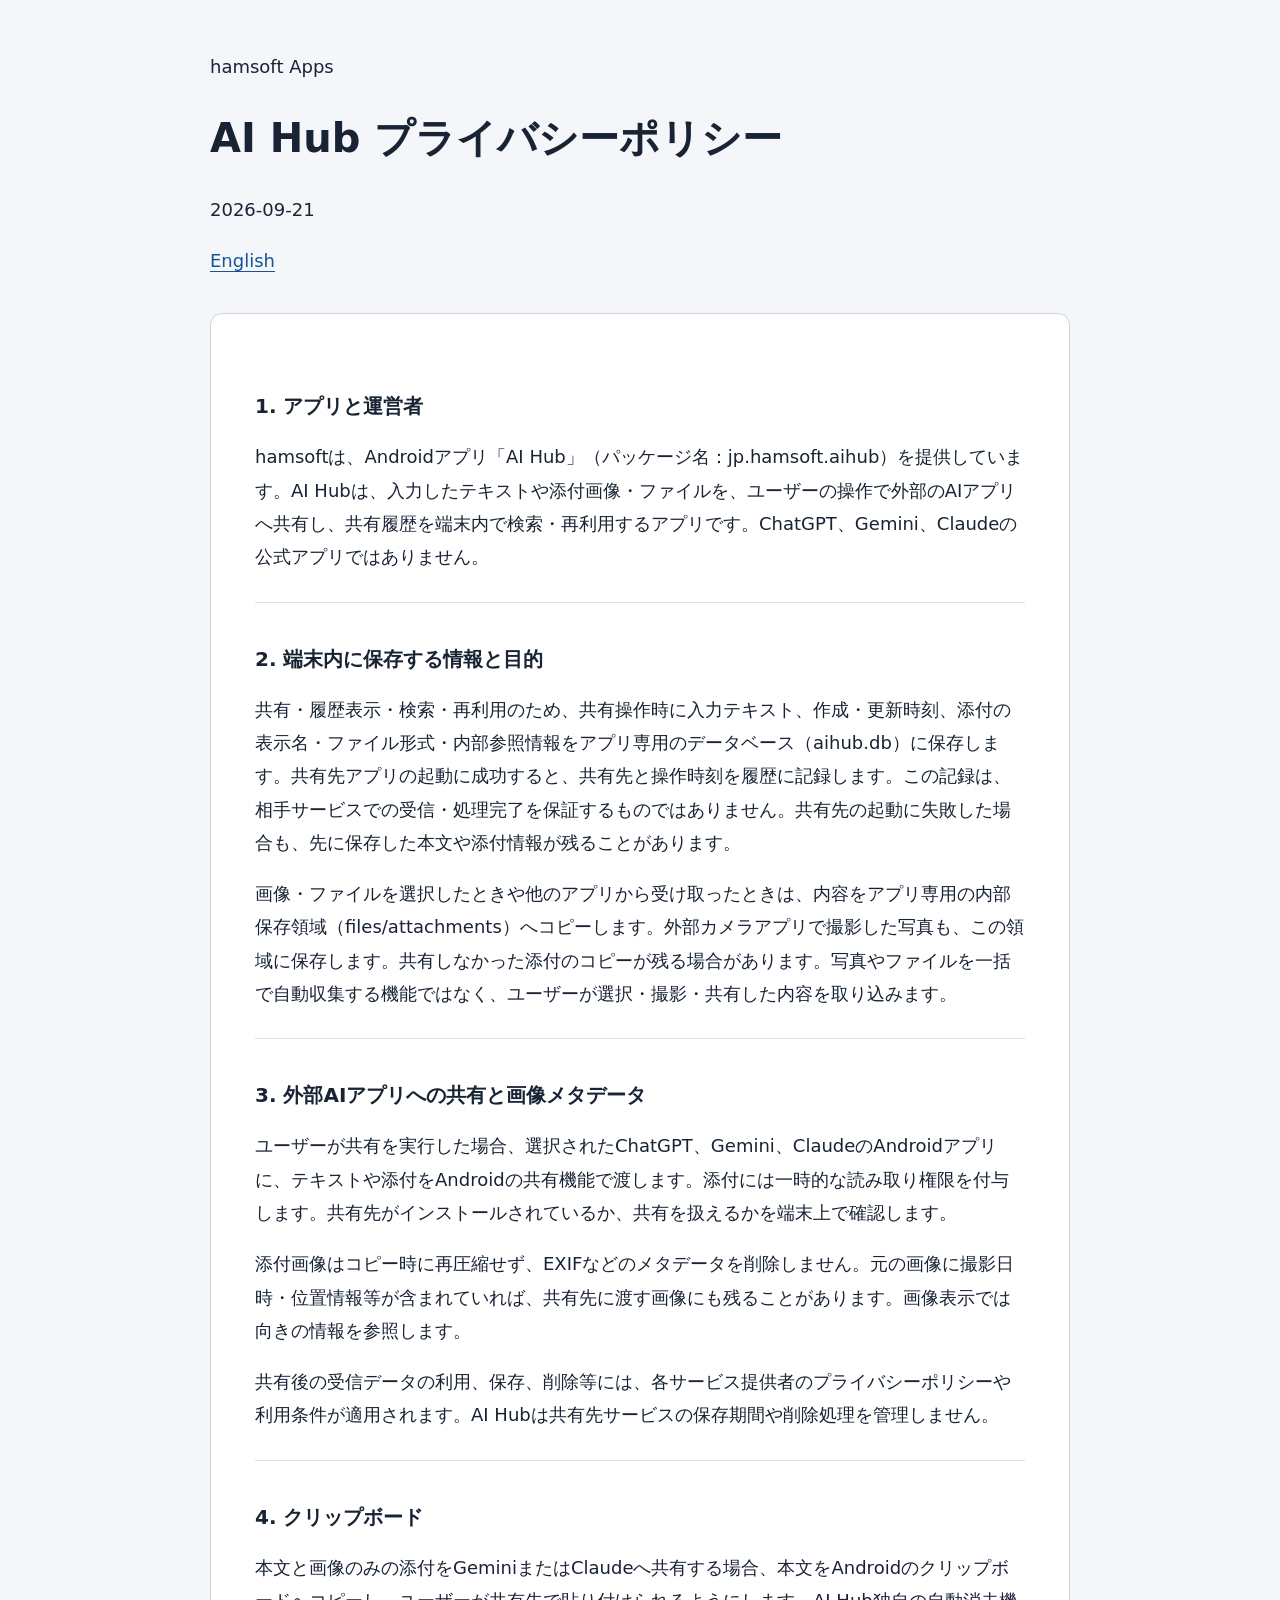
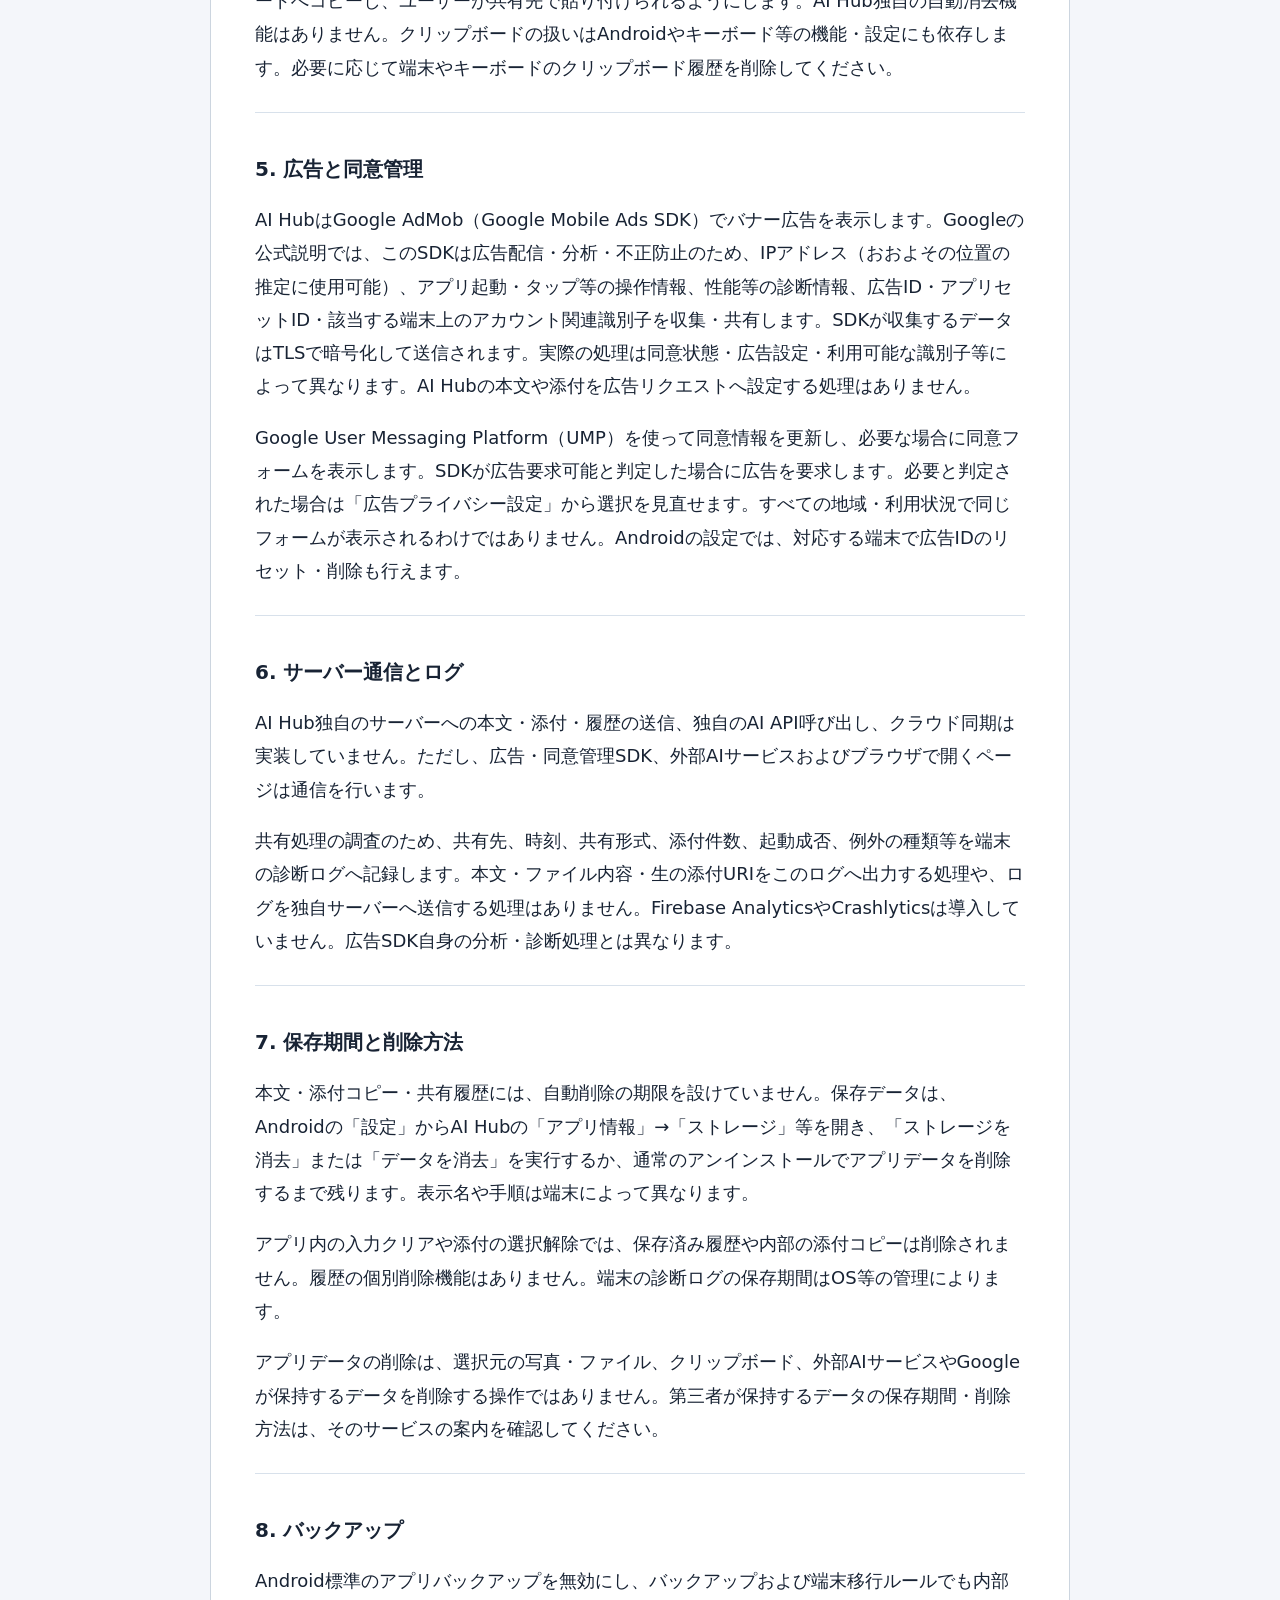
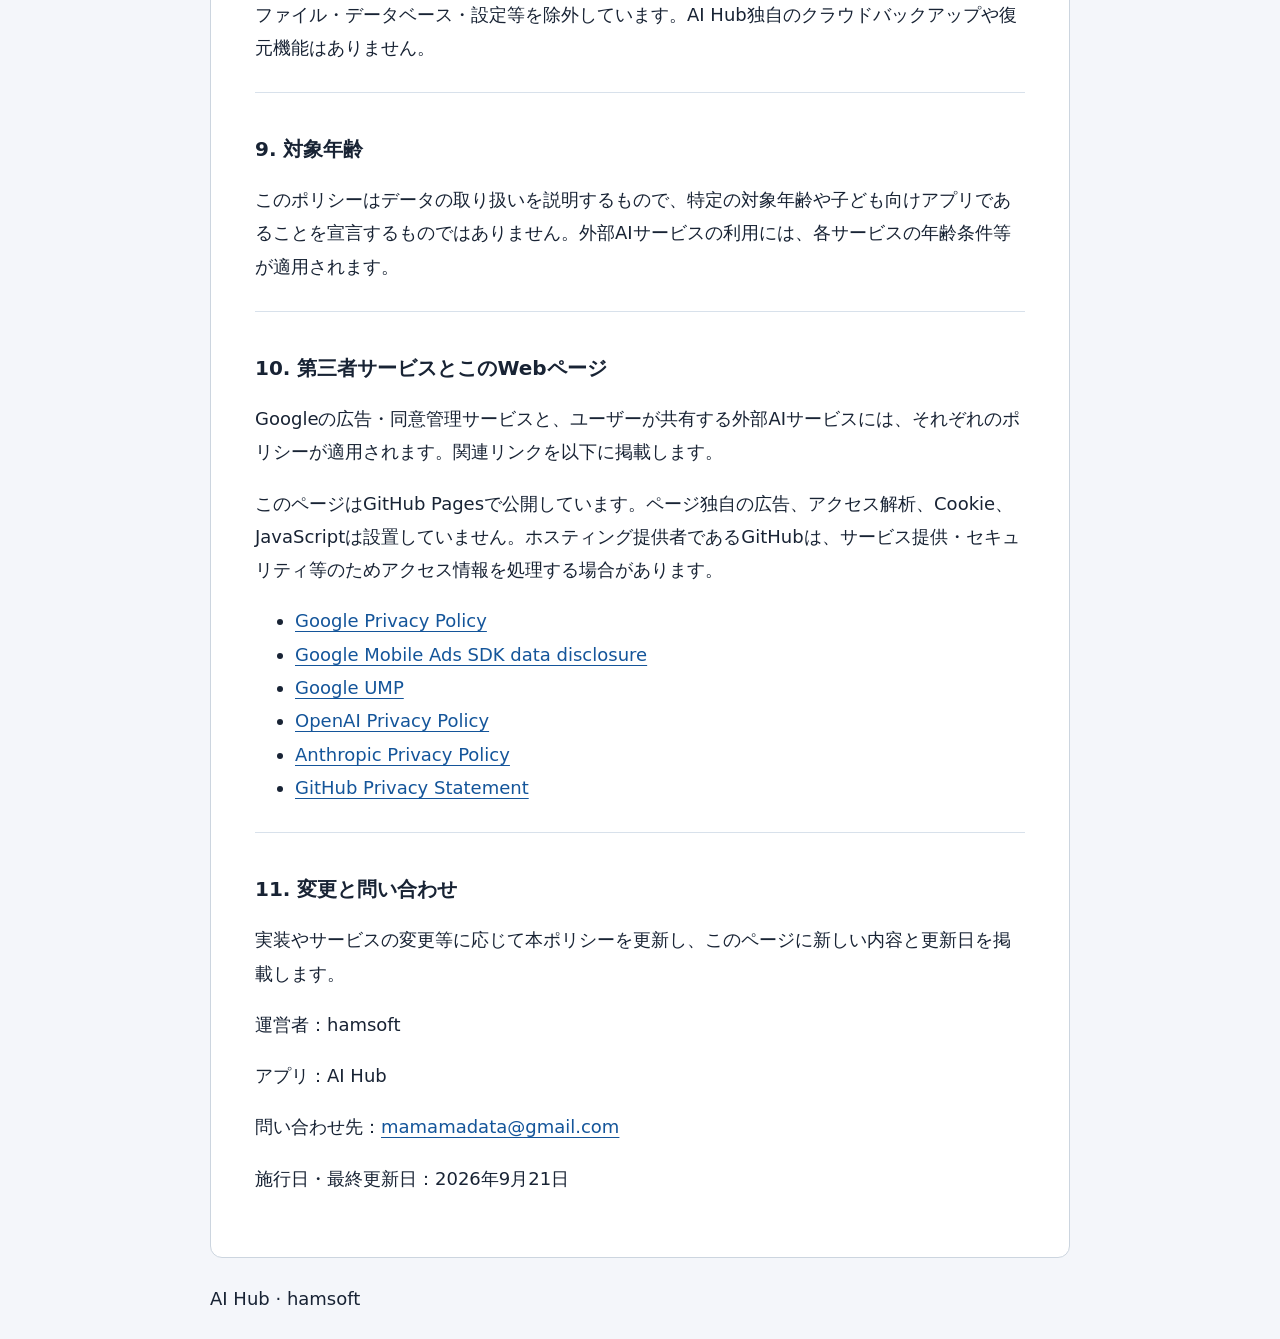
==== apps/aihub/privacy/index.html @ 84532beb "Publish bilingual AI Hub privacy policy for hamsoft apps" ====
<!doctype html>
<html lang="ja"><head><meta charset="utf-8"><meta name="viewport" content="width=device-width, initial-scale=1"><meta name="description" content="AI Hub プライバシーポリシー — hamsoft"><title>AI Hub プライバシーポリシー | hamsoft</title><link rel="stylesheet" href="../../../style.css"></head>
<body><a class="skip" href="#main">本文へ</a><header><p>hamsoft Apps</p><h1>AI Hub プライバシーポリシー</h1><p><time datetime="2026-09-21">2026-09-21</time></p><nav aria-label="言語"><a href="../privacy-en/" lang="en" hreflang="en">English</a></nav></header>
<main id="main"><section><h2>1. アプリと運営者</h2>
<p>hamsoftは、Androidアプリ「AI Hub」（パッケージ名：jp.hamsoft.aihub）を提供しています。AI Hubは、入力したテキストや添付画像・ファイルを、ユーザーの操作で外部のAIアプリへ共有し、共有履歴を端末内で検索・再利用するアプリです。ChatGPT、Gemini、Claudeの公式アプリではありません。</p>
</section>
<section><h2>2. 端末内に保存する情報と目的</h2>
<p>共有・履歴表示・検索・再利用のため、共有操作時に入力テキスト、作成・更新時刻、添付の表示名・ファイル形式・内部参照情報をアプリ専用のデータベース（aihub.db）に保存します。共有先アプリの起動に成功すると、共有先と操作時刻を履歴に記録します。この記録は、相手サービスでの受信・処理完了を保証するものではありません。共有先の起動に失敗した場合も、先に保存した本文や添付情報が残ることがあります。</p>
<p>画像・ファイルを選択したときや他のアプリから受け取ったときは、内容をアプリ専用の内部保存領域（files/attachments）へコピーします。外部カメラアプリで撮影した写真も、この領域に保存します。共有しなかった添付のコピーが残る場合があります。写真やファイルを一括で自動収集する機能ではなく、ユーザーが選択・撮影・共有した内容を取り込みます。</p>
</section>
<section><h2>3. 外部AIアプリへの共有と画像メタデータ</h2>
<p>ユーザーが共有を実行した場合、選択されたChatGPT、Gemini、ClaudeのAndroidアプリに、テキストや添付をAndroidの共有機能で渡します。添付には一時的な読み取り権限を付与します。共有先がインストールされているか、共有を扱えるかを端末上で確認します。</p>
<p>添付画像はコピー時に再圧縮せず、EXIFなどのメタデータを削除しません。元の画像に撮影日時・位置情報等が含まれていれば、共有先に渡す画像にも残ることがあります。画像表示では向きの情報を参照します。</p>
<p>共有後の受信データの利用、保存、削除等には、各サービス提供者のプライバシーポリシーや利用条件が適用されます。AI Hubは共有先サービスの保存期間や削除処理を管理しません。</p>
</section>
<section><h2>4. クリップボード</h2>
<p>本文と画像のみの添付をGeminiまたはClaudeへ共有する場合、本文をAndroidのクリップボードへコピーし、ユーザーが共有先で貼り付けられるようにします。AI Hub独自の自動消去機能はありません。クリップボードの扱いはAndroidやキーボード等の機能・設定にも依存します。必要に応じて端末やキーボードのクリップボード履歴を削除してください。</p>
</section>
<section><h2>5. 広告と同意管理</h2>
<p>AI HubはGoogle AdMob（Google Mobile Ads SDK）でバナー広告を表示します。Googleの公式説明では、このSDKは広告配信・分析・不正防止のため、IPアドレス（おおよその位置の推定に使用可能）、アプリ起動・タップ等の操作情報、性能等の診断情報、広告ID・アプリセットID・該当する端末上のアカウント関連識別子を収集・共有します。SDKが収集するデータはTLSで暗号化して送信されます。実際の処理は同意状態・広告設定・利用可能な識別子等によって異なります。AI Hubの本文や添付を広告リクエストへ設定する処理はありません。</p>
<p>Google User Messaging Platform（UMP）を使って同意情報を更新し、必要な場合に同意フォームを表示します。SDKが広告要求可能と判定した場合に広告を要求します。必要と判定された場合は「広告プライバシー設定」から選択を見直せます。すべての地域・利用状況で同じフォームが表示されるわけではありません。Androidの設定では、対応する端末で広告IDのリセット・削除も行えます。</p>
</section>
<section><h2>6. サーバー通信とログ</h2>
<p>AI Hub独自のサーバーへの本文・添付・履歴の送信、独自のAI API呼び出し、クラウド同期は実装していません。ただし、広告・同意管理SDK、外部AIサービスおよびブラウザで開くページは通信を行います。</p>
<p>共有処理の調査のため、共有先、時刻、共有形式、添付件数、起動成否、例外の種類等を端末の診断ログへ記録します。本文・ファイル内容・生の添付URIをこのログへ出力する処理や、ログを独自サーバーへ送信する処理はありません。Firebase AnalyticsやCrashlyticsは導入していません。広告SDK自身の分析・診断処理とは異なります。</p>
</section>
<section><h2>7. 保存期間と削除方法</h2>
<p>本文・添付コピー・共有履歴には、自動削除の期限を設けていません。保存データは、Androidの「設定」からAI Hubの「アプリ情報」→「ストレージ」等を開き、「ストレージを消去」または「データを消去」を実行するか、通常のアンインストールでアプリデータを削除するまで残ります。表示名や手順は端末によって異なります。</p>
<p>アプリ内の入力クリアや添付の選択解除では、保存済み履歴や内部の添付コピーは削除されません。履歴の個別削除機能はありません。端末の診断ログの保存期間はOS等の管理によります。</p>
<p>アプリデータの削除は、選択元の写真・ファイル、クリップボード、外部AIサービスやGoogleが保持するデータを削除する操作ではありません。第三者が保持するデータの保存期間・削除方法は、そのサービスの案内を確認してください。</p>
</section>
<section><h2>8. バックアップ</h2>
<p>Android標準のアプリバックアップを無効にし、バックアップおよび端末移行ルールでも内部ファイル・データベース・設定等を除外しています。AI Hub独自のクラウドバックアップや復元機能はありません。</p>
</section>
<section><h2>9. 対象年齢</h2>
<p>このポリシーはデータの取り扱いを説明するもので、特定の対象年齢や子ども向けアプリであることを宣言するものではありません。外部AIサービスの利用には、各サービスの年齢条件等が適用されます。</p>
</section>
<section><h2>10. 第三者サービスとこのWebページ</h2>
<p>Googleの広告・同意管理サービスと、ユーザーが共有する外部AIサービスには、それぞれのポリシーが適用されます。関連リンクを以下に掲載します。</p>
<p>このページはGitHub Pagesで公開しています。ページ独自の広告、アクセス解析、Cookie、JavaScriptは設置していません。ホスティング提供者であるGitHubは、サービス提供・セキュリティ等のためアクセス情報を処理する場合があります。</p>
<ul><li><a href="https://policies.google.com/privacy">Google Privacy Policy</a></li><li><a href="https://developers.google.com/admob/android/privacy/play-data-disclosure">Google Mobile Ads SDK data disclosure</a></li><li><a href="https://developers.google.com/admob/android/privacy">Google UMP</a></li><li><a href="https://openai.com/policies/privacy-policy/">OpenAI Privacy Policy</a></li><li><a href="https://privacy.claude.com/en/articles/10023548-privacy-policy">Anthropic Privacy Policy</a></li><li><a href="https://docs.github.com/en/site-policy/privacy-policies/github-general-privacy-statement">GitHub Privacy Statement</a></li></ul>
</section>
<section><h2>11. 変更と問い合わせ</h2>
<p>実装やサービスの変更等に応じて本ポリシーを更新し、このページに新しい内容と更新日を掲載します。</p>
<p>運営者：hamsoft</p>
<p>アプリ：AI Hub</p>
<p>問い合わせ先：<a href="mailto:mamamadata@gmail.com">mamamadata@gmail.com</a></p>
<p>施行日・最終更新日：2026年9月21日</p>
</section>
</main><footer>AI Hub · hamsoft</footer></body></html>
---- style.css ----
*{box-sizing:border-box}html{color-scheme:light}body{margin:0;background:#f4f6fa;color:#182334;font:18px/1.85 system-ui,-apple-system,sans-serif;overflow-wrap:anywhere}main,header,footer{width:min(100% - 32px,860px);margin:auto}header{padding:32px 0 20px}main{background:white;padding:clamp(20px,5vw,44px);border:1px solid #ccd5df;border-radius:12px}h1{font-size:clamp(1.8rem,6vw,2.5rem);line-height:1.4}h2{font-size:1.25rem;line-height:1.6;margin-top:2rem}a{color:#14559a;text-underline-offset:.2em}a:focus-visible{outline:3px solid #14559a;outline-offset:4px}footer{padding:24px 0}nav{margin:16px 0}code{font-size:.9em}section+section{border-top:1px solid #d8e1eb;margin-top:28px;padding-top:8px}.skip{position:absolute;left:-10000px}.skip:focus{position:static}
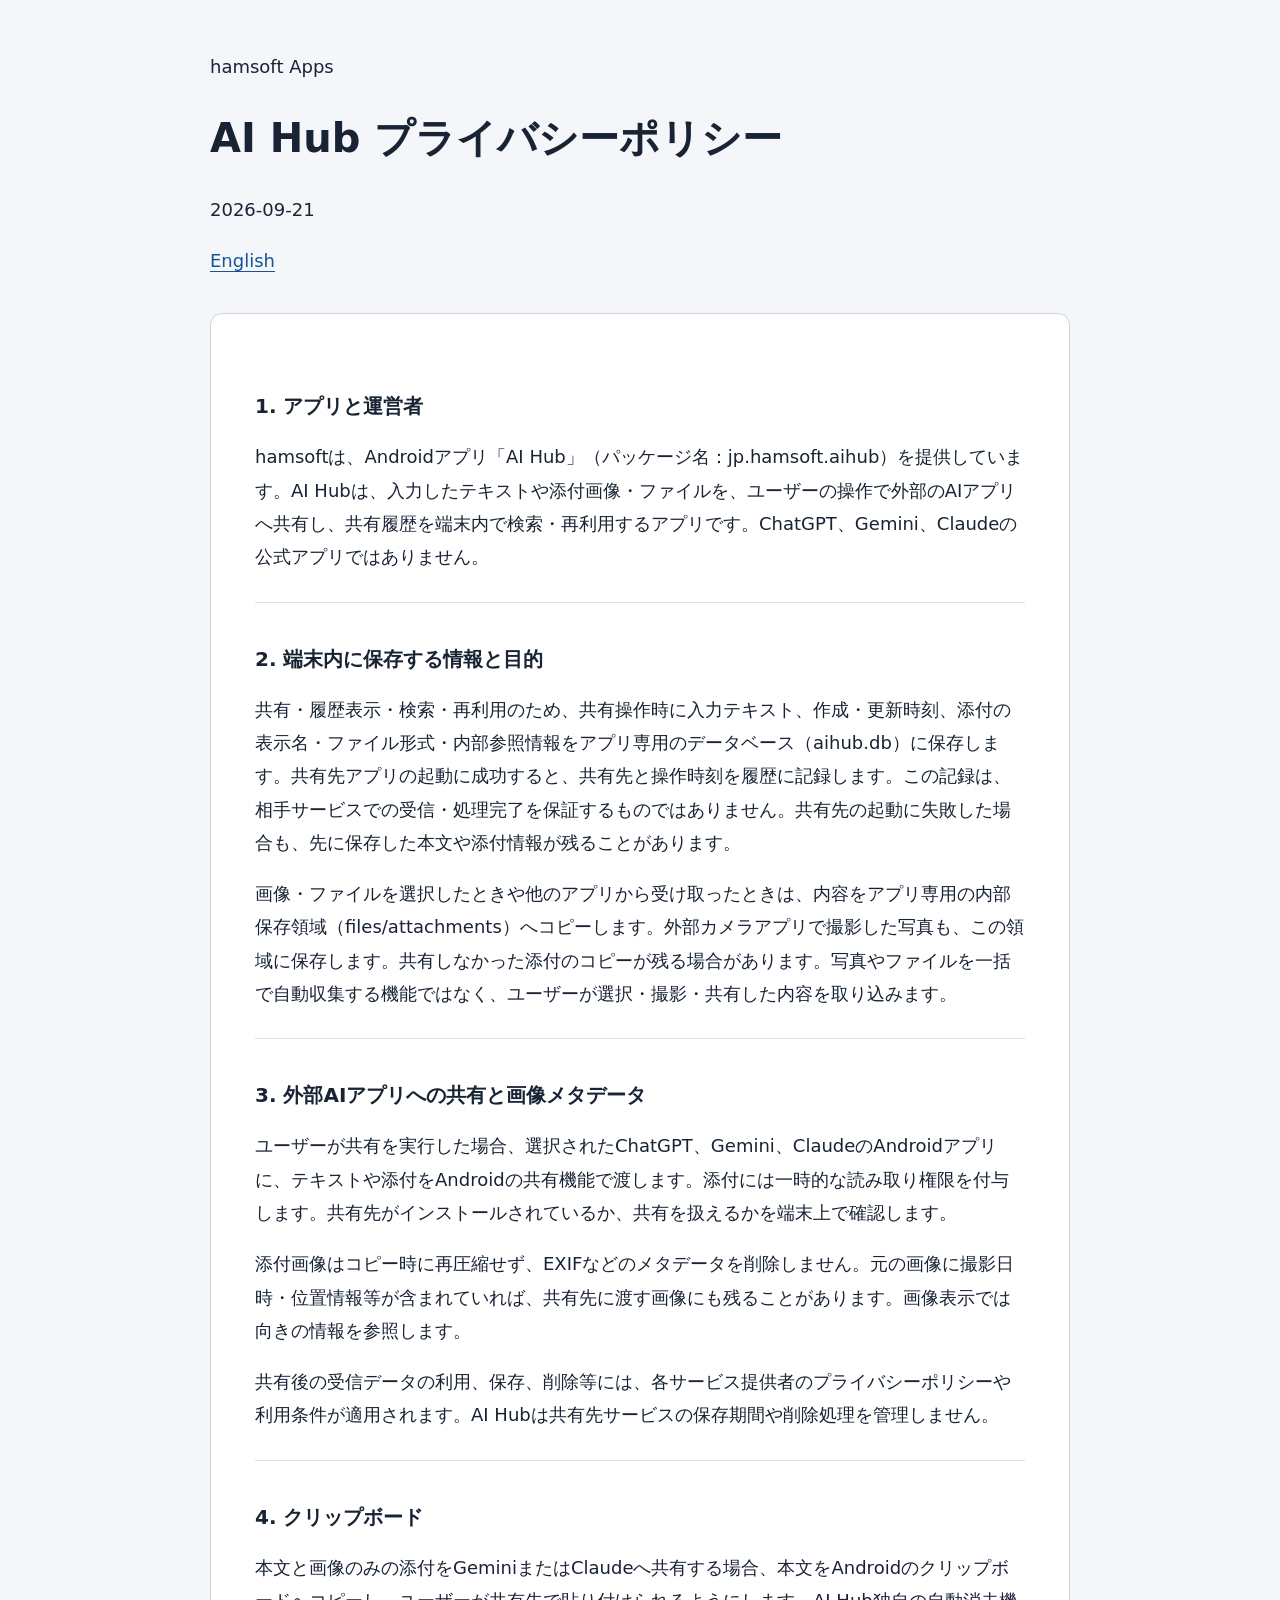
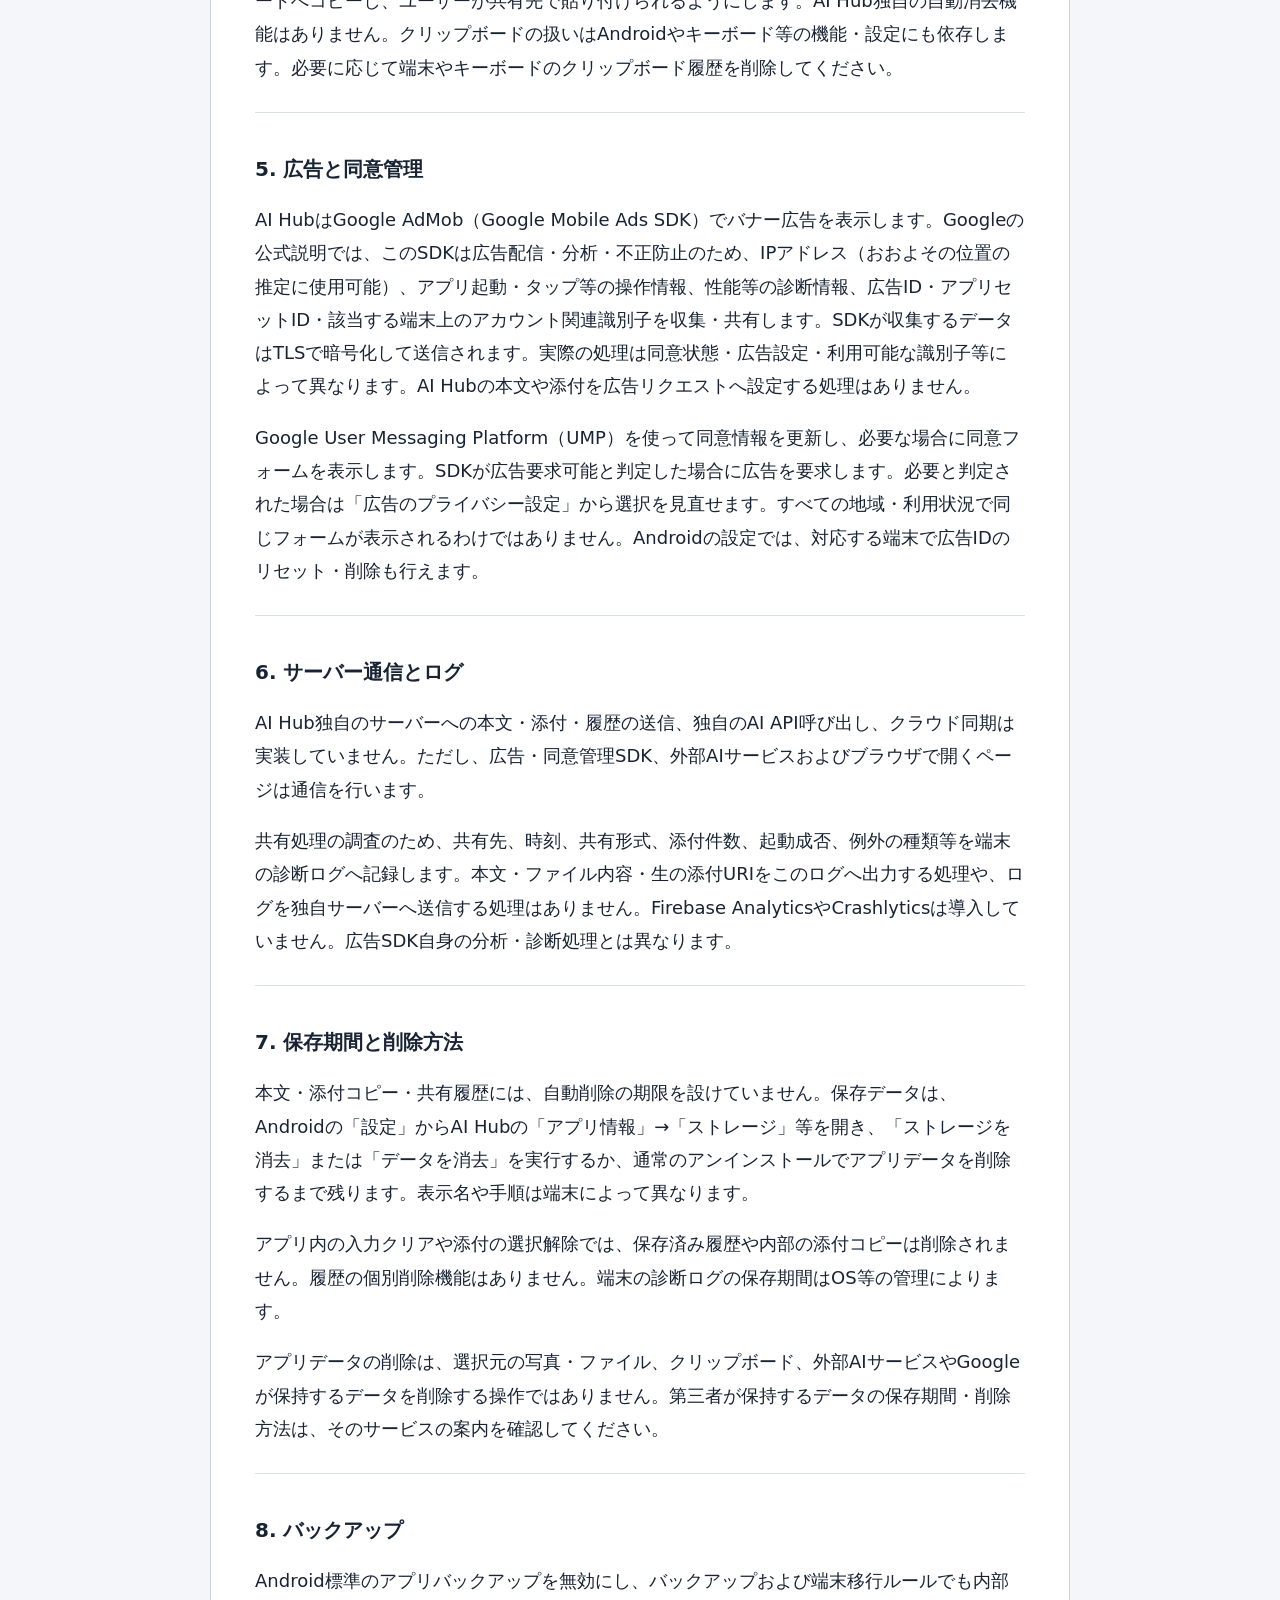
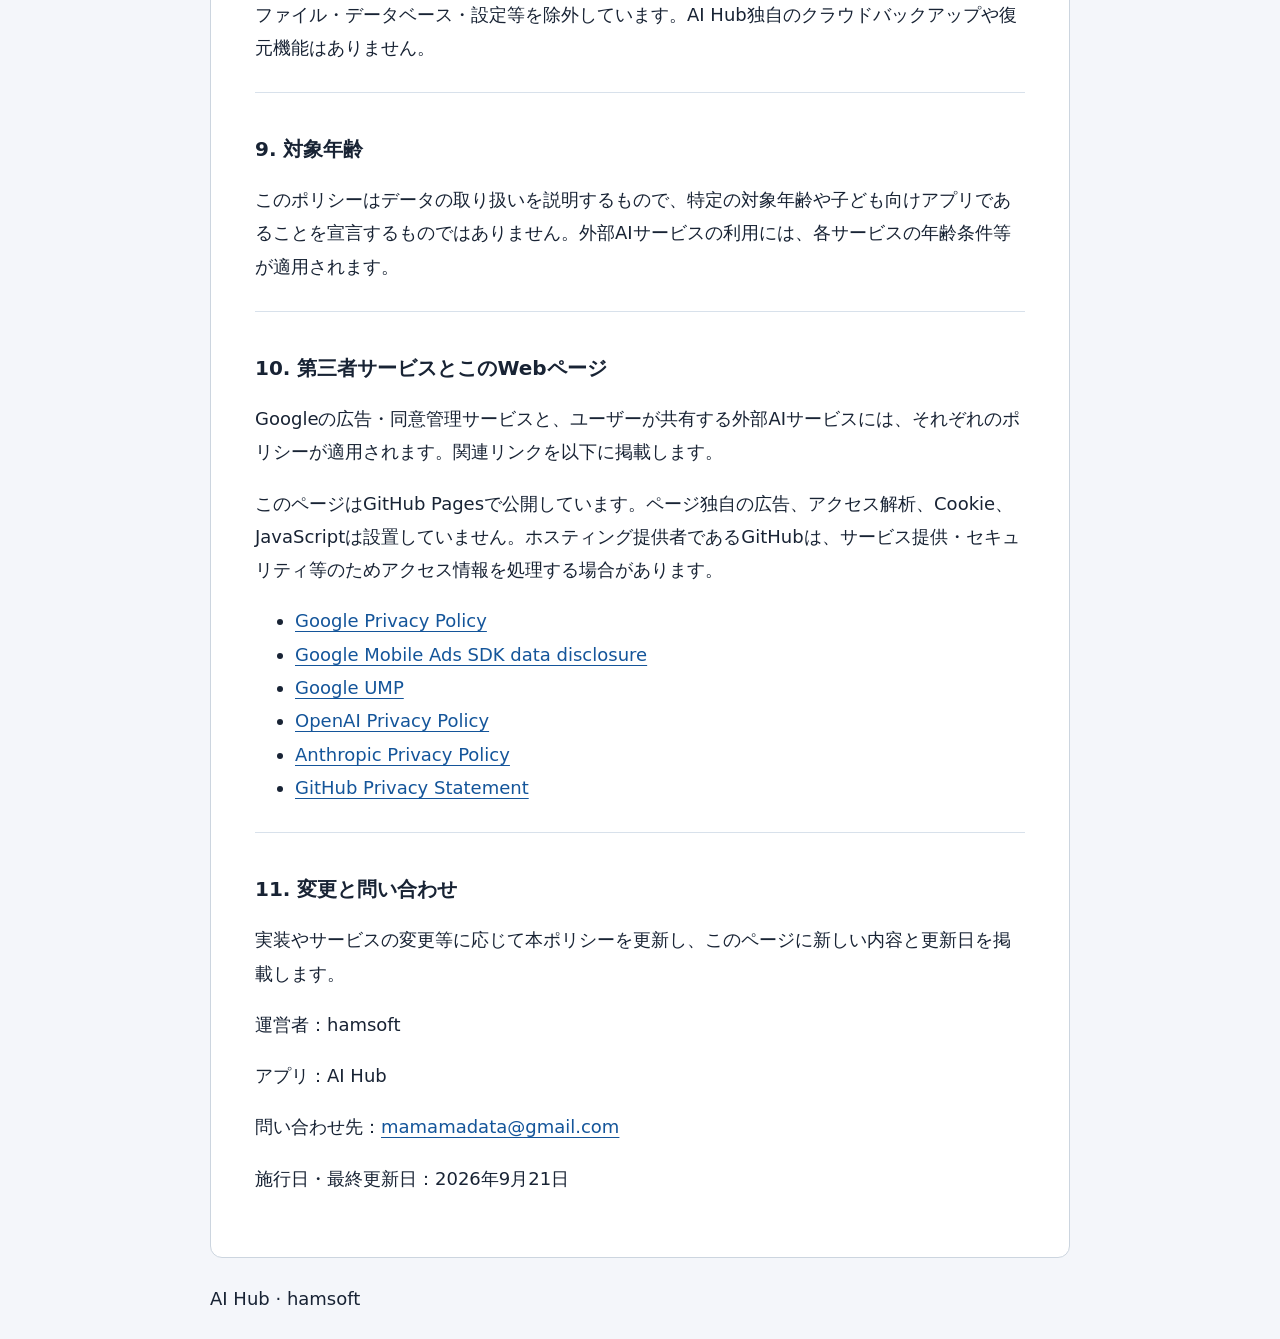
==== commit a37150dd: "Match ad privacy option label to the Japanese app UI" ====
--- a/apps/aihub/privacy/index.html
+++ b/apps/aihub/privacy/index.html
@@ -18,7 +18,7 @@
 </section>
 <section><h2>5. 広告と同意管理</h2>
 <p>AI HubはGoogle AdMob（Google Mobile Ads SDK）でバナー広告を表示します。Googleの公式説明では、このSDKは広告配信・分析・不正防止のため、IPアドレス（おおよその位置の推定に使用可能）、アプリ起動・タップ等の操作情報、性能等の診断情報、広告ID・アプリセットID・該当する端末上のアカウント関連識別子を収集・共有します。SDKが収集するデータはTLSで暗号化して送信されます。実際の処理は同意状態・広告設定・利用可能な識別子等によって異なります。AI Hubの本文や添付を広告リクエストへ設定する処理はありません。</p>
-<p>Google User Messaging Platform（UMP）を使って同意情報を更新し、必要な場合に同意フォームを表示します。SDKが広告要求可能と判定した場合に広告を要求します。必要と判定された場合は「広告プライバシー設定」から選択を見直せます。すべての地域・利用状況で同じフォームが表示されるわけではありません。Androidの設定では、対応する端末で広告IDのリセット・削除も行えます。</p>
+<p>Google User Messaging Platform（UMP）を使って同意情報を更新し、必要な場合に同意フォームを表示します。SDKが広告要求可能と判定した場合に広告を要求します。必要と判定された場合は「広告のプライバシー設定」から選択を見直せます。すべての地域・利用状況で同じフォームが表示されるわけではありません。Androidの設定では、対応する端末で広告IDのリセット・削除も行えます。</p>
 </section>
 <section><h2>6. サーバー通信とログ</h2>
 <p>AI Hub独自のサーバーへの本文・添付・履歴の送信、独自のAI API呼び出し、クラウド同期は実装していません。ただし、広告・同意管理SDK、外部AIサービスおよびブラウザで開くページは通信を行います。</p>
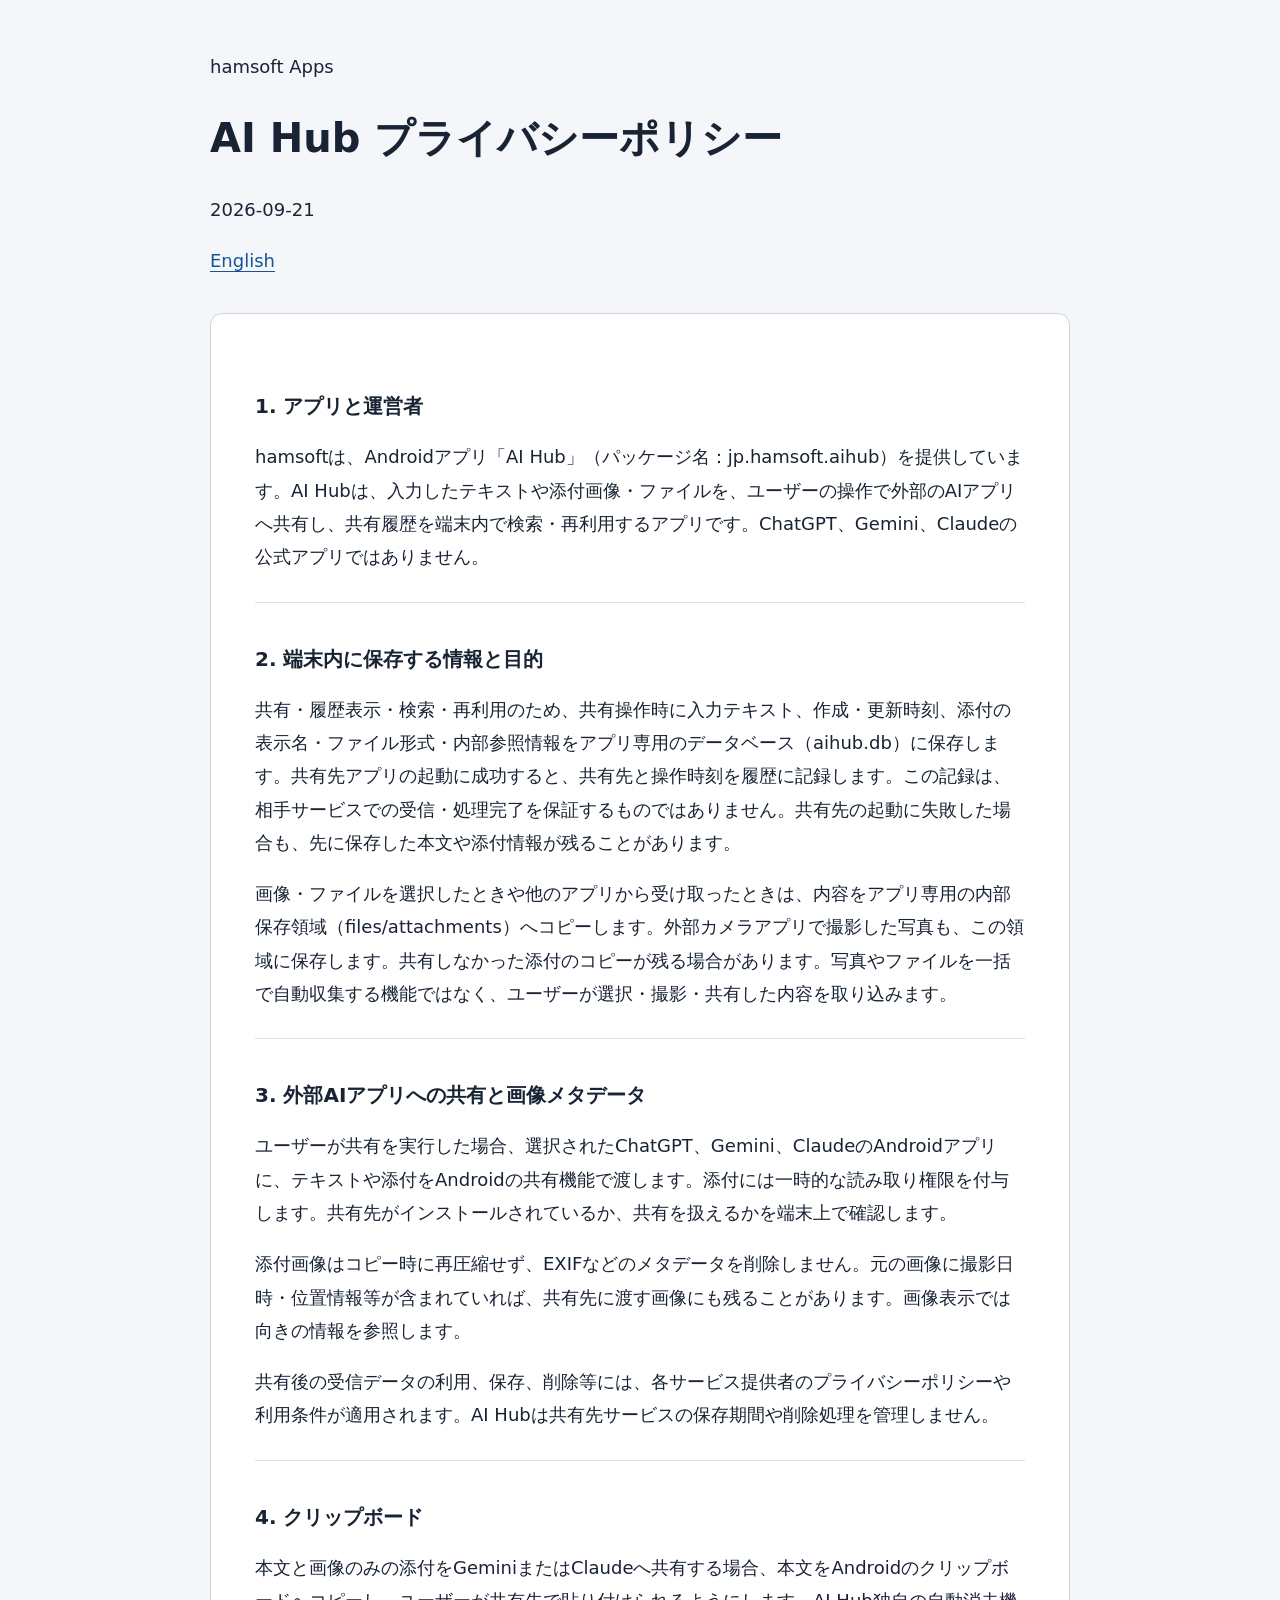
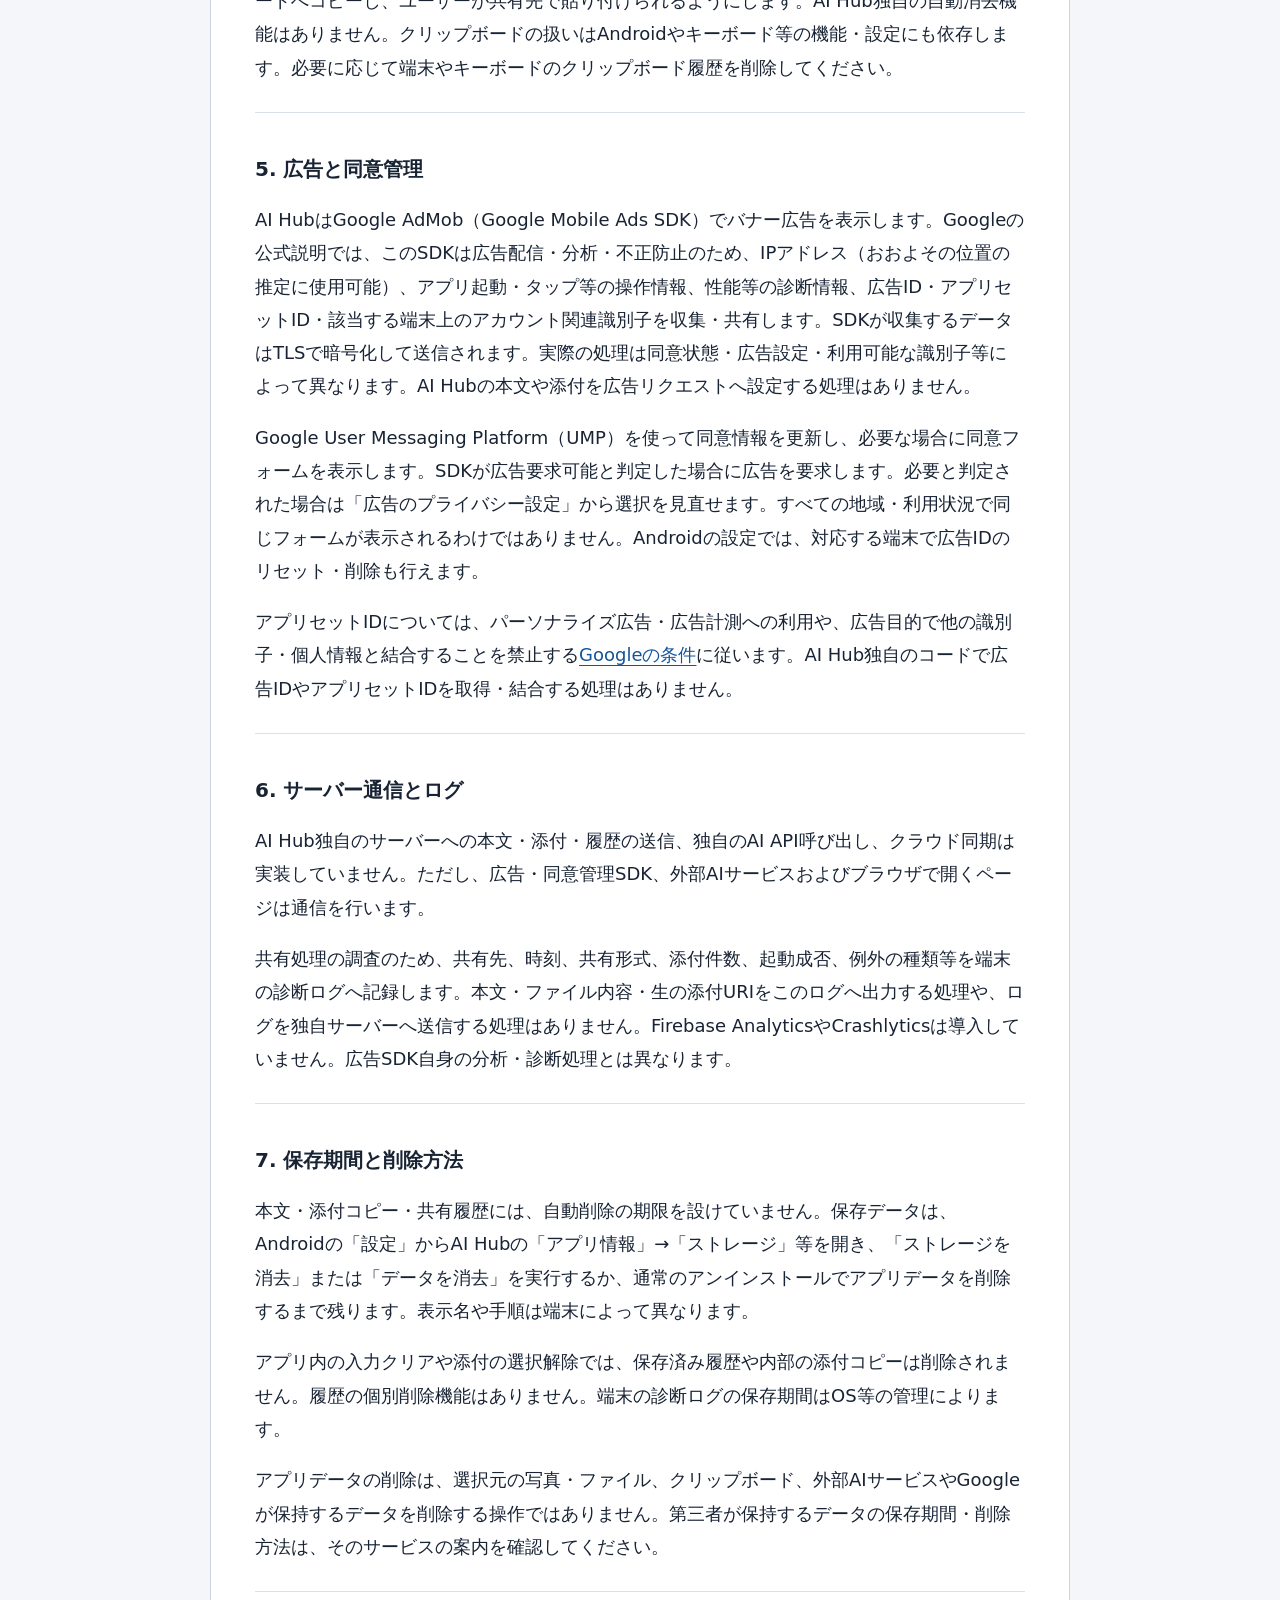
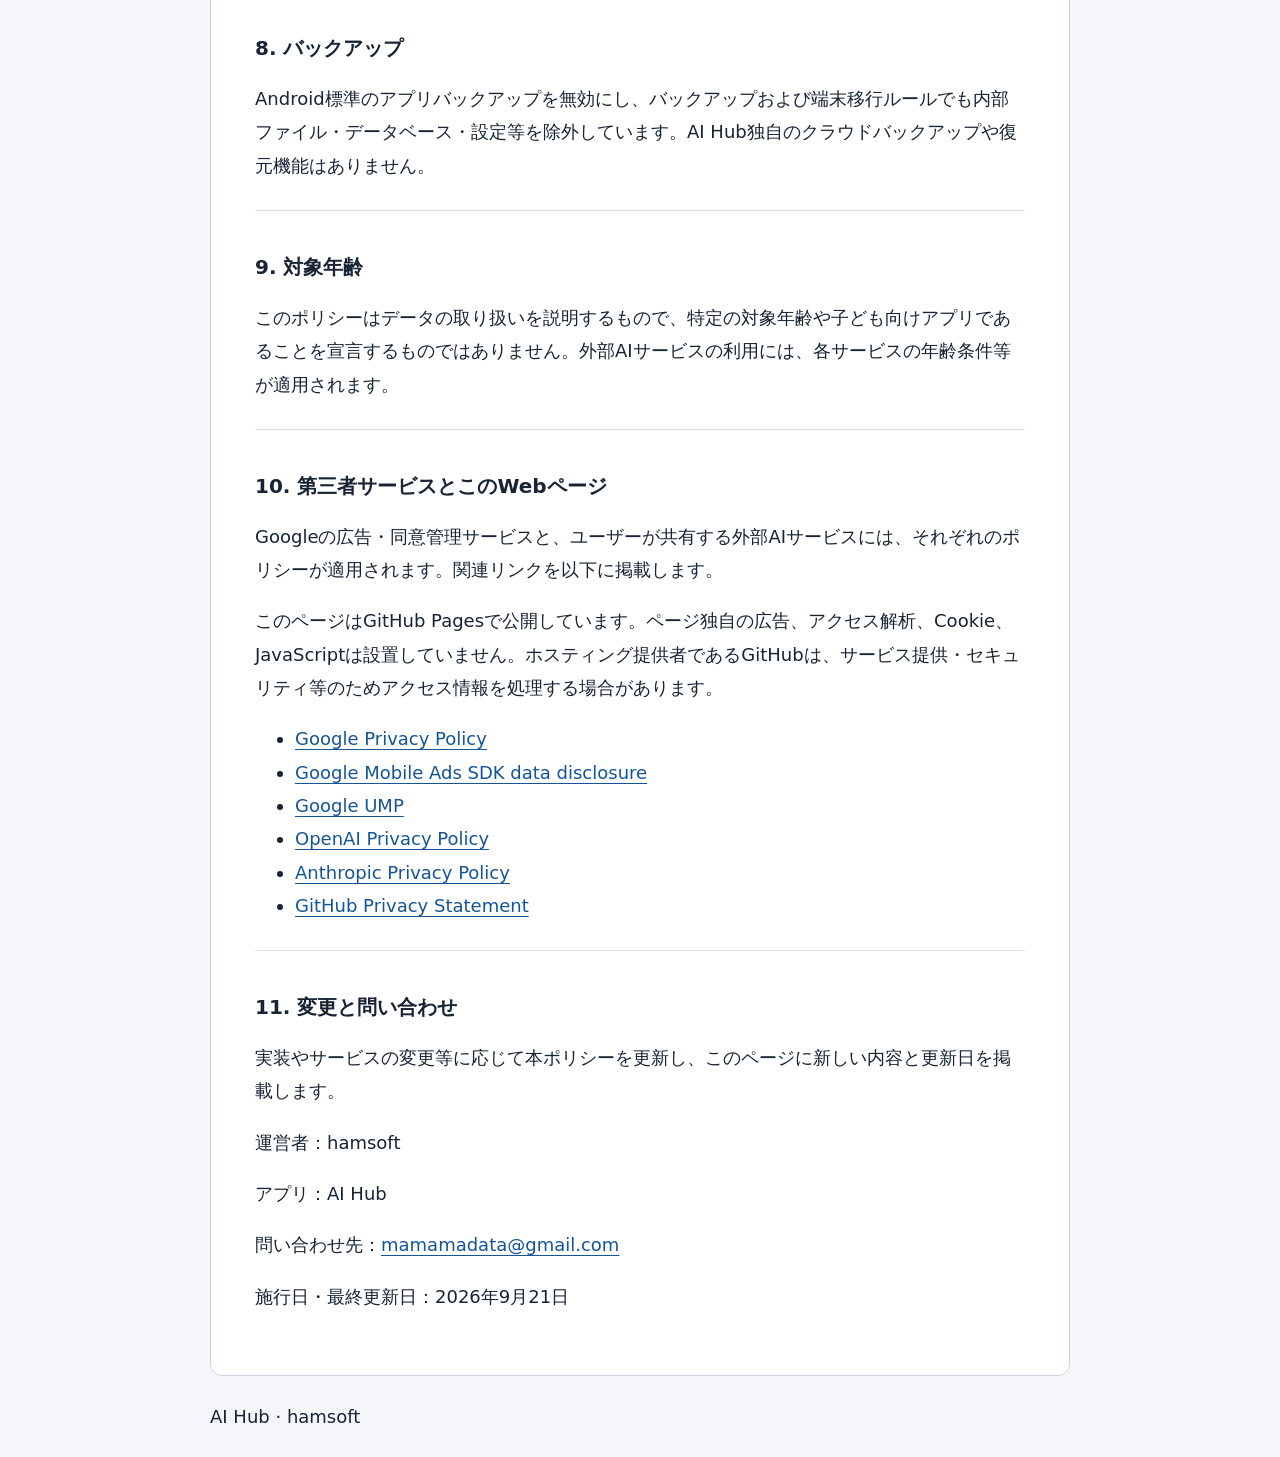
==== commit 62fc6211: "Clarify Google app set ID use restrictions" ====
--- a/apps/aihub/privacy/index.html
+++ b/apps/aihub/privacy/index.html
@@ -19,6 +19,7 @@
 <section><h2>5. 広告と同意管理</h2>
 <p>AI HubはGoogle AdMob（Google Mobile Ads SDK）でバナー広告を表示します。Googleの公式説明では、このSDKは広告配信・分析・不正防止のため、IPアドレス（おおよその位置の推定に使用可能）、アプリ起動・タップ等の操作情報、性能等の診断情報、広告ID・アプリセットID・該当する端末上のアカウント関連識別子を収集・共有します。SDKが収集するデータはTLSで暗号化して送信されます。実際の処理は同意状態・広告設定・利用可能な識別子等によって異なります。AI Hubの本文や添付を広告リクエストへ設定する処理はありません。</p>
 <p>Google User Messaging Platform（UMP）を使って同意情報を更新し、必要な場合に同意フォームを表示します。SDKが広告要求可能と判定した場合に広告を要求します。必要と判定された場合は「広告のプライバシー設定」から選択を見直せます。すべての地域・利用状況で同じフォームが表示されるわけではありません。Androidの設定では、対応する端末で広告IDのリセット・削除も行えます。</p>
+<p>アプリセットIDについては、パーソナライズ広告・広告計測への利用や、広告目的で他の識別子・個人情報と結合することを禁止する<a href="https://support.google.com/googleplay/android-developer/answer/10144311?hl=ja">Googleの条件</a>に従います。AI Hub独自のコードで広告IDやアプリセットIDを取得・結合する処理はありません。</p>
 </section>
 <section><h2>6. サーバー通信とログ</h2>
 <p>AI Hub独自のサーバーへの本文・添付・履歴の送信、独自のAI API呼び出し、クラウド同期は実装していません。ただし、広告・同意管理SDK、外部AIサービスおよびブラウザで開くページは通信を行います。</p>
